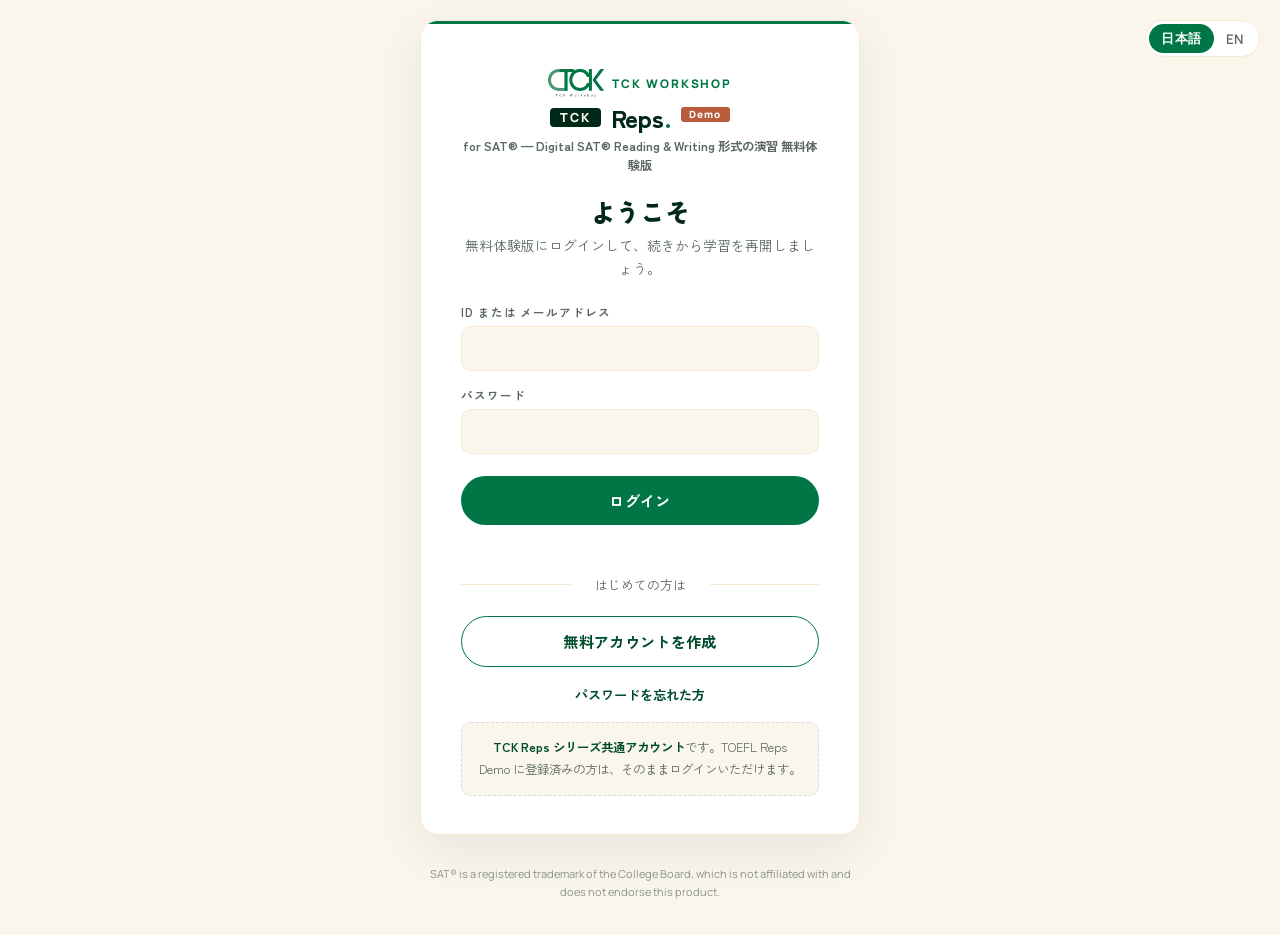
==== login.html @ 38c8e340 "Scaffold TCK Reps for SAT demo: engine, in-test tools, legal pages Co-Authored-By: Claude Fable 5 <n" ====
<!DOCTYPE html>
<html lang="ja">
<head>
<meta charset="UTF-8">
<meta name="viewport" content="width=device-width, initial-scale=1.0">
<link rel="icon" type="image/png" sizes="32x32" href="assets/favicon-32.png">
<link rel="icon" type="image/png" sizes="16x16" href="assets/favicon-16.png">
<link rel="shortcut icon" href="assets/favicon.ico">
<link rel="apple-touch-icon" sizes="180x180" href="assets/favicon-180.png">
<meta property="og:type" content="website">
<meta property="og:title" content="TCK Reps for SAT (Demo) — Sign in">
<meta property="og:description" content="無料体験版 — Digital SAT® Reading & Writing 形式の演習を1モジュールお試しいただけます。">
<meta property="og:image" content="https://apps.tckworkshop.co.jp/sat-reps-demo/assets/ogp-card.jpg">
<meta property="og:site_name" content="TCK Workshop · TCK Reps for SAT (Demo)">
<title>TCK Reps for SAT (Demo) — Sign in</title>
<link rel="stylesheet" href="css/common.css">
<style>
*{margin:0;padding:0;box-sizing:border-box}
body{font-family:var(--font-en),var(--font-jp);background:var(--cream);min-height:100vh;display:flex;flex-direction:column;align-items:center;justify-content:center;gap:16px;color:var(--ink-900);padding:20px;-webkit-font-smoothing:antialiased}

.lang-floater{position:fixed;top:20px;right:20px;z-index:10}

.card{background:var(--white);border:1px solid var(--paper);border-radius:18px;box-shadow:0 16px 48px rgba(0,40,23,.08);padding:48px 40px 38px;width:100%;max-width:440px;position:relative;overflow:hidden}
.card::before{content:'';position:absolute;top:0;left:0;right:0;height:3px;background:var(--green)}

.brand{display:flex;align-items:center;justify-content:center;gap:8px;margin-bottom:14px}
.brand-name{font-family:var(--font-en);font-size:.74em;font-weight:800;color:var(--green);letter-spacing:.16em;text-transform:uppercase}
.product-logo{display:flex;align-items:center;justify-content:center;gap:10px;margin:-6px 0 7px;user-select:none;position:relative}
.product-logo .pl-chip{font-family:var(--font-en);font-size:.78em;font-weight:900;letter-spacing:.14em;color:#fff;background:var(--green-deep);padding:4px 10px 3px;border-radius:4px;line-height:1}
.product-logo .pl-name{font-family:var(--font-jp,var(--font-en));font-size:1.55em;font-weight:800;color:var(--green-deep);letter-spacing:-0.015em;line-height:1}
.product-logo .pl-name .dot{color:var(--green);margin-left:2px}
.product-logo .pl-demo{font-family:var(--font-en);font-size:.62em;font-weight:800;letter-spacing:.12em;color:#fff;background:var(--terracotta);padding:3px 8px 2px;border-radius:3px;line-height:1;align-self:flex-start;margin-top:2px}
.product-tagline{font-family:var(--font-jp);font-size:.78em;font-weight:600;color:var(--ink-500);text-align:center;margin:0 0 22px;line-height:1.55}
.tm-disclaimer{max-width:480px}

h1{font-family:var(--font-en);font-size:1.55em;font-weight:800;color:var(--green-deep);letter-spacing:-0.015em;line-height:1.2;margin-bottom:6px;text-align:center}
h2{font-family:var(--font-en);font-size:1.35em;font-weight:800;color:var(--green-deep);letter-spacing:-0.015em;margin-bottom:6px}
.sub{font-size:.86em;color:var(--ink-500);margin-bottom:24px;text-align:center;line-height:1.6}
.view-sub{font-size:.84em;color:var(--ink-500);margin-bottom:18px;line-height:1.6}

.field{text-align:left;margin-bottom:16px}
.field label{display:block;font-family:var(--font-en);font-size:.72em;font-weight:700;color:var(--ink-500);margin-bottom:6px;letter-spacing:.08em;text-transform:uppercase}
.field input{width:100%;padding:11px 14px;border:1.5px solid var(--paper);border-radius:10px;font-size:.94em;font-family:inherit;color:var(--ink-900);background:var(--cream);transition:all .18s}
.field input:focus{outline:none;border-color:var(--green);background:var(--white);box-shadow:0 0 0 3px rgba(0,118,70,.10)}
.field .hint{font-size:.74em;color:var(--ink-500);margin-top:4px}

.btn{width:100%;padding:13px;border:none;border-radius:999px;font-size:.95em;font-weight:700;font-family:var(--font-en);cursor:pointer;transition:all .18s;letter-spacing:.02em}
.btn-primary{background:var(--green);color:var(--white);margin-top:6px}
.btn-primary:hover{background:var(--green-dark);transform:translateY(-1px);box-shadow:0 6px 18px rgba(0,118,70,.18)}
.btn-primary:disabled{background:#A8C9B8;cursor:not-allowed;transform:none;box-shadow:none}
.btn-outline{background:var(--white);color:var(--green-dark);border:1.5px solid var(--green);margin-top:8px}
.btn-outline:hover{background:var(--green);color:var(--white)}

.msg{font-size:.84em;margin-top:12px;min-height:1.2em}
.msg.error{color:var(--terracotta)}
.msg.success{color:var(--green-dark)}

.spinner{display:none;width:18px;height:18px;border:2.5px solid rgba(255,255,255,.3);border-top-color:var(--white);border-radius:50%;animation:spin .6s linear infinite;margin:0 auto}
@keyframes spin{to{transform:rotate(360deg)}}

.divider{display:flex;align-items:center;text-align:center;color:var(--ink-500);font-size:.8em;margin:22px 0 14px}
.divider::before,.divider::after{content:'';flex:1;height:1px;background:var(--paper)}
.divider span{padding:0 12px}

.links{margin-top:18px;font-size:.82em;text-align:center;color:var(--ink-500)}
.links a{color:var(--green-dark);font-weight:600;text-decoration:none}
.links a:hover{text-decoration:underline}

.back-link{display:inline-flex;align-items:center;gap:5px;background:transparent;border:none;font-family:var(--font-en);font-size:.82em;color:var(--green-dark);cursor:pointer;padding:6px 0 16px;font-weight:600}
.back-link:hover{color:var(--green-deep)}

.view{display:none}
.view.active{display:block}

.gate-notice{background:#fff4e0;border:1px solid var(--gold);border-radius:10px;padding:12px 14px;font-size:.84em;color:#7a5a1c;margin-bottom:16px;display:none}

.consent-row{display:flex;align-items:flex-start;gap:9px;margin:2px 0 12px;cursor:pointer;text-align:left}
.consent-row input[type="checkbox"]{margin-top:3px;width:16px;height:16px;accent-color:var(--green);flex-shrink:0;cursor:pointer}
.consent-row .consent-text{font-size:.8em;color:var(--ink-500);line-height:1.6}
.consent-row .consent-text a{color:var(--green-dark);font-weight:600}

.shared-account{margin-top:18px;padding:14px 16px;background:var(--cream);border:1px dashed var(--ink-200);border-radius:10px;font-size:.78em;color:var(--ink-500);line-height:1.65;text-align:center}
.shared-account strong{color:var(--green-dark);font-weight:700}
</style>
</head>
<body data-lang="jp">

<div class="lang-floater">
  <div class="tck-lang-toggle">
    <button type="button" data-lang-btn="jp" class="active">日本語</button>
    <button type="button" data-lang-btn="en">EN</button>
  </div>
</div>

<div class="card">
  <div class="brand">
    <img class="brand-logo" src="assets/tck-logo.png" alt="TCK Workshop">
    <span class="brand-name">TCK Workshop</span>
  </div>
  <div class="product-logo" aria-label="TCK Reps for SAT">
    <span class="pl-chip">TCK</span>
    <span class="pl-name">Reps<span class="dot">.</span></span>
    <span class="pl-demo">Demo</span>
  </div>
  <p class="product-tagline"><span class="jp">for SAT® — Digital SAT® Reading &amp; Writing 形式の演習 無料体験版</span><span class="en">for the SAT® — Digital SAT® Reading &amp; Writing practice, free trial</span></p>

  <div class="gate-notice" id="gateNotice">
    <span class="jp">先にログインまたはアカウント作成が必要です。</span>
    <span class="en">Please sign in or create an account first.</span>
  </div>

  <!-- ===== LOGIN VIEW ===== -->
  <div class="view active" id="viewLogin">
    <h1><span class="jp">ようこそ</span><span class="en">Welcome back</span></h1>
    <p class="sub"><span class="jp">無料体験版にログインして、続きから学習を再開しましょう。</span><span class="en">Sign in to your free trial and pick up where you left off.</span></p>
    <div class="field">
      <label><span class="jp">ID または メールアドレス</span><span class="en">ID or Email</span></label>
      <input type="text" id="loginEmail" autocomplete="username">
    </div>
    <div class="field">
      <label><span class="jp">パスワード</span><span class="en">Password</span></label>
      <input type="password" id="loginPass" autocomplete="current-password">
    </div>
    <button class="btn btn-primary" id="btnLogin" onclick="doLogin()">
      <span class="btn-text"><span class="jp">ログイン</span><span class="en">Sign in</span></span>
      <div class="spinner" id="spinLogin"></div>
    </button>
    <div class="msg error" id="errLogin"></div>

    <div class="divider"><span><span class="jp">はじめての方は</span><span class="en">New here?</span></span></div>
    <button class="btn btn-outline" onclick="showView('viewRegister')">
      <span class="jp">無料アカウントを作成</span><span class="en">Create a free account</span>
    </button>

    <div class="links">
      <a href="#" onclick="showView('viewRecover');return false;">
        <span class="jp">パスワードを忘れた方</span><span class="en">Forgot your password?</span>
      </a>
    </div>
  </div>

  <!-- ===== REGISTER VIEW ===== -->
  <div class="view" id="viewRegister">
    <button class="back-link" onclick="showView('viewLogin')">
      ← <span class="jp">ログインに戻る</span><span class="en">Back to sign in</span>
    </button>
    <h2><span class="jp">無料アカウントを作成</span><span class="en">Create your free account</span></h2>
    <p class="view-sub"><span class="jp">30秒で完了。クレジットカード不要。</span><span class="en">Takes 30 seconds. No credit card required.</span></p>
    <div class="field">
      <label><span class="jp">お名前</span><span class="en">Name</span></label>
      <input type="text" id="regName">
    </div>
    <div class="field">
      <label><span class="jp">メールアドレス</span><span class="en">Email</span></label>
      <input type="email" id="regEmail" autocomplete="email">
      <div class="hint"><span class="jp">パスワード再発行時に使用します</span><span class="en">Used for password recovery</span></div>
    </div>
    <div class="field">
      <label><span class="jp">パスワード</span><span class="en">Password</span></label>
      <input type="password" id="regPass" autocomplete="new-password">
      <div class="hint"><span class="jp">4文字以上</span><span class="en">At least 4 characters</span></div>
    </div>
    <label class="consent-row" for="regConsent">
      <input type="checkbox" id="regConsent">
      <span class="consent-text">
        <span class="jp"><a href="terms.html" target="_blank" rel="noopener">利用規約</a>と<a href="privacy.html" target="_blank" rel="noopener">プライバシーポリシー</a>に同意します</span>
        <span class="en">I agree to the <a href="terms.html" target="_blank" rel="noopener">Terms of Service</a> and <a href="privacy.html" target="_blank" rel="noopener">Privacy Policy</a></span>
      </span>
    </label>
    <button class="btn btn-primary" id="btnRegister" onclick="doRegister()">
      <span class="btn-text"><span class="jp">登録して体験スタート</span><span class="en">Register and start</span></span>
      <div class="spinner" id="spinReg"></div>
    </button>
    <div class="msg error" id="errReg"></div>
    <div class="msg success" id="succReg"></div>
  </div>

  <!-- ===== RECOVER VIEW ===== -->
  <div class="view" id="viewRecover">
    <button class="back-link" onclick="showView('viewLogin')">
      ← <span class="jp">ログインに戻る</span><span class="en">Back to sign in</span>
    </button>
    <h2><span class="jp">パスワードの再発行</span><span class="en">Recover your password</span></h2>
    <p class="view-sub"><span class="jp">登録メールアドレスに仮パスワードを送信します。</span><span class="en">We'll email a temporary password to your registered address.</span></p>
    <div class="field">
      <label><span class="jp">メールアドレス</span><span class="en">Email</span></label>
      <input type="email" id="recoverEmail" autocomplete="email">
    </div>
    <button class="btn btn-primary" id="btnRecover" onclick="doRecover()">
      <span class="btn-text"><span class="jp">送信する</span><span class="en">Send</span></span>
      <div class="spinner" id="spinRecover"></div>
    </button>
    <div class="msg error" id="errRecover"></div>
    <div class="msg success" id="succRecover"></div>
  </div>

  <div class="shared-account">
    <span class="jp"><strong>TCK Reps シリーズ共通アカウント</strong>です。TOEFL Reps Demo に登録済みの方は、そのままログインいただけます。</span>
    <span class="en"><strong>Shared across TCK Reps series.</strong> If you already have a TOEFL Reps Demo account, sign in with the same credentials.</span>
  </div>
</div>

<script src="js/auth.js"></script>
<script src="js/api.js"></script>
<script>
(function(){
  var stored = localStorage.getItem('tck_lang') || 'jp';
  setLang(stored);
  document.querySelectorAll('[data-lang-btn]').forEach(function(b){
    b.addEventListener('click', function(){ setLang(b.getAttribute('data-lang-btn')); });
  });
  function setLang(l){
    document.body.setAttribute('data-lang', l);
    document.documentElement.setAttribute('lang', l === 'jp' ? 'ja' : 'en');
    localStorage.setItem('tck_lang', l);
    document.querySelectorAll('[data-lang-btn]').forEach(function(b){
      b.classList.toggle('active', b.getAttribute('data-lang-btn') === l);
    });
  }
})();

if (location.search.indexOf('gate=denied') !== -1) {
  document.getElementById('gateNotice').style.display = 'block';
}

function showView(id) {
  document.querySelectorAll('.view').forEach(function(v){ v.classList.remove('active'); });
  document.getElementById(id).classList.add('active');
  document.querySelectorAll('.msg').forEach(function(m){ m.textContent = ''; });
}

function setLoading(btnId, spinId, on) {
  var b = document.getElementById(btnId);
  var s = document.getElementById(spinId);
  var t = b.querySelector('.btn-text');
  b.disabled = on;
  t.style.display = on ? 'none' : '';
  s.style.display = on ? 'inline-block' : 'none';
}

function tMsg(jp, en) {
  return (localStorage.getItem('tck_lang') || 'jp') === 'en' ? en : jp;
}

function saveAndGo(res, pass) {
  Auth.setUser({ userId: res.userId, userName: res.userName, email: res.email || '' });
  if (pass) sessionStorage.setItem('kickstart_pass', pass);
  var ret = new URLSearchParams(location.search).get('return') || 'menu.html';
  if (!/^[\w\-./?=&%]+$/.test(ret) || ret.indexOf('://') !== -1) ret = 'menu.html';
  location.href = ret;
}

function doLogin() {
  var email = document.getElementById('loginEmail').value.trim();
  var pass  = document.getElementById('loginPass').value.trim();
  var err   = document.getElementById('errLogin');
  err.textContent = '';
  if (!email || !pass) {
    err.textContent = tMsg('メールアドレスとパスワードを入力してください。', 'Please enter your email and password.');
    return;
  }
  setLoading('btnLogin', 'spinLogin', true);
  Api.login(email, pass).then(function(r){
    if (r.success) { saveAndGo(r, pass); return; }
    var map = {
      invalid_credentials: tMsg('メールアドレスまたはパスワードが正しくありません。', 'Wrong email or password.'),
      temp_password_expired: tMsg('仮パスワードの有効期限が切れています。再度発行してください。', 'Temporary password expired. Please request a new one.'),
      no_sheet: tMsg('サーバーエラー。少し時間をおいて再度お試しください。', 'Server error. Please try again shortly.')
    };
    err.textContent = map[r.error] || tMsg('ログインに失敗しました。', 'Login failed.');
    setLoading('btnLogin', 'spinLogin', false);
  }).catch(function(){
    err.textContent = tMsg('通信エラーが発生しました。', 'A network error occurred.');
    setLoading('btnLogin', 'spinLogin', false);
  });
}

function doRegister() {
  var name  = document.getElementById('regName').value.trim();
  var email = document.getElementById('regEmail').value.trim();
  var pass  = document.getElementById('regPass').value.trim();
  var err   = document.getElementById('errReg');
  var succ  = document.getElementById('succReg');
  err.textContent = ''; succ.textContent = '';
  if (!name || !email || !pass) {
    err.textContent = tMsg('すべての項目を入力してください。', 'Please fill in every field.');
    return;
  }
  if (pass.length < 4) {
    err.textContent = tMsg('パスワードは4文字以上にしてください。', 'Password must be at least 4 characters.');
    return;
  }
  if (!document.getElementById('regConsent').checked) {
    err.textContent = tMsg('利用規約とプライバシーポリシーへの同意が必要です。', 'Please agree to the Terms of Service and Privacy Policy.');
    return;
  }
  setLoading('btnRegister', 'spinReg', true);
  Api.signup('', pass, name, email).then(function(r){
    if (r.success) { saveAndGo(r, pass); return; }
    var map = {
      duplicate_email: tMsg('このメールアドレスはすでに登録されています。', 'This email is already registered.'),
      invalid_email: tMsg('メールアドレスの形式が正しくありません。', 'Email format looks wrong.'),
      pass_too_short: tMsg('パスワードは4文字以上にしてください。', 'Password must be at least 4 characters.'),
      missing_params: tMsg('すべての項目を入力してください。', 'Please fill in every field.')
    };
    err.textContent = map[r.error] || tMsg('登録に失敗しました。', 'Registration failed.');
    setLoading('btnRegister', 'spinReg', false);
  }).catch(function(){
    err.textContent = tMsg('通信エラーが発生しました。', 'A network error occurred.');
    setLoading('btnRegister', 'spinReg', false);
  });
}

function doRecover() {
  var email = document.getElementById('recoverEmail').value.trim();
  var err   = document.getElementById('errRecover');
  var succ  = document.getElementById('succRecover');
  err.textContent = ''; succ.textContent = '';
  if (!email) {
    err.textContent = tMsg('メールアドレスを入力してください。', 'Please enter your email.');
    return;
  }
  setLoading('btnRecover', 'spinRecover', true);
  Api.recover(email).then(function(r){
    if (r.success) {
      succ.textContent = tMsg('仮パスワードを送信しました。メールをご確認ください（24時間以内に変更してください）。', 'Temporary password sent. Check your inbox (change it within 24h).');
      setLoading('btnRecover', 'spinRecover', false);
      return;
    }
    var map = {
      not_found: tMsg('このメールアドレスは登録されていません。', 'No account found for that email.'),
      mail_failed: tMsg('メール送信に失敗しました。サポートまでご連絡ください。', 'Email send failed. Please contact support.')
    };
    err.textContent = map[r.error] || tMsg('送信に失敗しました。', 'Send failed.');
    setLoading('btnRecover', 'spinRecover', false);
  }).catch(function(){
    err.textContent = tMsg('通信エラーが発生しました。', 'A network error occurred.');
    setLoading('btnRecover', 'spinRecover', false);
  });
}

['loginPass','regPass','recoverEmail'].forEach(function(id){
  var el = document.getElementById(id);
  if (!el) return;
  el.addEventListener('keydown', function(e){
    if (e.key !== 'Enter') return;
    if (id === 'loginPass') doLogin();
    else if (id === 'regPass') doRegister();
    else doRecover();
  });
});
</script>

<p class="tm-disclaimer" style="margin:0;padding:14px 20px;font-size:11px;line-height:1.65;color:#8a948f;text-align:center">SAT® is a registered trademark of the College Board, which is not affiliated with and does not endorse this product.</p>
</body>
</html>
---- css/common.css ----
/* TCK Workshop — Shared Design Tokens
   Page-local <style> blocks still win via specificity; this file
   provides a baseline so newly styled pages can drop color hacks. */

@import url('https://fonts.googleapis.com/css2?family=Manrope:wght@400;500;600;700;800&family=Zen+Kaku+Gothic+New:wght@400;500;700;900&family=Noto+Sans+JP:wght@400;500;700&display=swap');

:root {
  --green: #007646;
  --green-dark: #004D2E;
  --green-deep: #002817;
  --gold: #C9A961;
  --sky: #4A90B8;
  --terracotta: #B85C3C;
  --paper: #F5E9D3;
  --cream: #FBF6EC;
  --ink-900: #0F1511;
  --ink-500: #5A6861;
  --ink-200: #D6DAD7;
  --white: #FFFFFF;
  --radius: 14px;
  --font-jp: "Zen Kaku Gothic New", "Noto Sans JP", system-ui, sans-serif;
  --font-en: "Manrope", system-ui, -apple-system, sans-serif;
}

*, *::before, *::after { box-sizing: border-box; }

/* i18n primitives — pages opt-in by adding data-lang to <body> and using .jp/.en spans */
body[data-lang="jp"] .en { display: none; }
body[data-lang="en"] .jp { display: none; }
.jp { font-family: var(--font-jp); }
.en { font-family: var(--font-en); letter-spacing: -0.005em; }

/* Reusable language toggle pill */
.tck-lang-toggle {
  display: inline-flex;
  background: var(--white);
  border: 1px solid var(--paper);
  border-radius: 999px;
  padding: 3px;
  font-family: var(--font-en);
  font-size: .72em;
  font-weight: 600;
}
.tck-lang-toggle button {
  border: none; background: transparent;
  padding: 5px 12px; border-radius: 999px;
  cursor: pointer; color: var(--ink-500);
  font-family: inherit; font-weight: inherit;
  letter-spacing: .04em;
}
.tck-lang-toggle button.active { background: var(--green); color: var(--white); }

/* ============================================================
   Suppress HubSpot marketing pop-ups (newsletter / CTA) on this app
   while keeping embedded forms (.hs-form-frame) working.
   Long-term fix: exclude this domain in HubSpot > Marketing > Pop-up.
   ============================================================ */
#leadinModal-div,
.leadinModal,
.leadinModal-v3,
.leadinModal-v3-theme-default,
[id^="hs-interactives-modal"],
[id^="leadin-"][data-hs-cta-type="popup"],
iframe[title*="popup"],
iframe[id^="hs-web-interactives-"]:not([id*="form"]) {
  display: none !important;
}

/* TCK brand mark image — replaces the legacy dot+text combo */
.brand-logo{height:28px;width:auto;display:inline-block;vertical-align:middle;flex-shrink:0}
.brand-logo--lg{height:48px}
.brand-logo--xs{height:22px}
.brand-logo--xl{height:72px}

/* ============================================================
   Mobile / iPad responsiveness — added 2026-05
   Practice pages were originally authored with desktop-first
   flex/grid layouts and have their own inline <style> blocks
   (which override common.css on equal specificity). The
   `!important` flags here are deliberate: they let media
   queries beat per-page styles for layout-only properties so
   we don't have to edit ~120 practice files individually.
   Touch only layout (flex-direction, padding, wrap, dimensions)
   — never color/font.
   ============================================================ */

/* Split-pane Reading layouts (RDL, Academic Passage) — stack panels on phones */
@media (max-width: 768px) {
  .split-main { flex-direction: column !important; overflow: auto !important; }
  .passage-panel { border-right: none !important; border-bottom: 1px solid var(--paper); max-height: 50vh !important; flex: 0 0 auto !important; }
  .question-panel { flex: 1 1 auto !important; }
}

/* Top-nav (timer + review + user pill) — wrap on phones to prevent overflow */
@media (max-width: 600px) {
  .top-nav { flex-wrap: wrap !important; padding: 8px 12px !important; gap: 8px !important; row-gap: 6px !important; }
  .top-nav-left, .top-nav-right { gap: 8px !important; flex-wrap: wrap !important; }
}

/* CTW input cells scale down on very narrow phones to avoid horizontal scroll */
@media (max-width: 480px) {
  .bx { width: 1.25em !important; height: 1.7em !important; }
  .passage { font-size: .9em !important; line-height: 2 !important; }
}

/* Start cards / instruction cards — shrink padding on narrow phones */
@media (max-width: 480px) {
  .start-card, .instruction-card { padding: 28px 20px !important; }
}

/* Print styles — keep the logo and clean up chrome on printed reports */
@media print{
  .brand-logo{height:36px!important;-webkit-print-color-adjust:exact;print-color-adjust:exact}
  .btn-logout,.btn-start,.btn-next,.user-pill,.tck-lang-toggle,
  .modal-overlay,.section-footer{display:none!important}
  body{background:#fff!important;color:#000!important}
  a{color:#000!important;text-decoration:none}
}
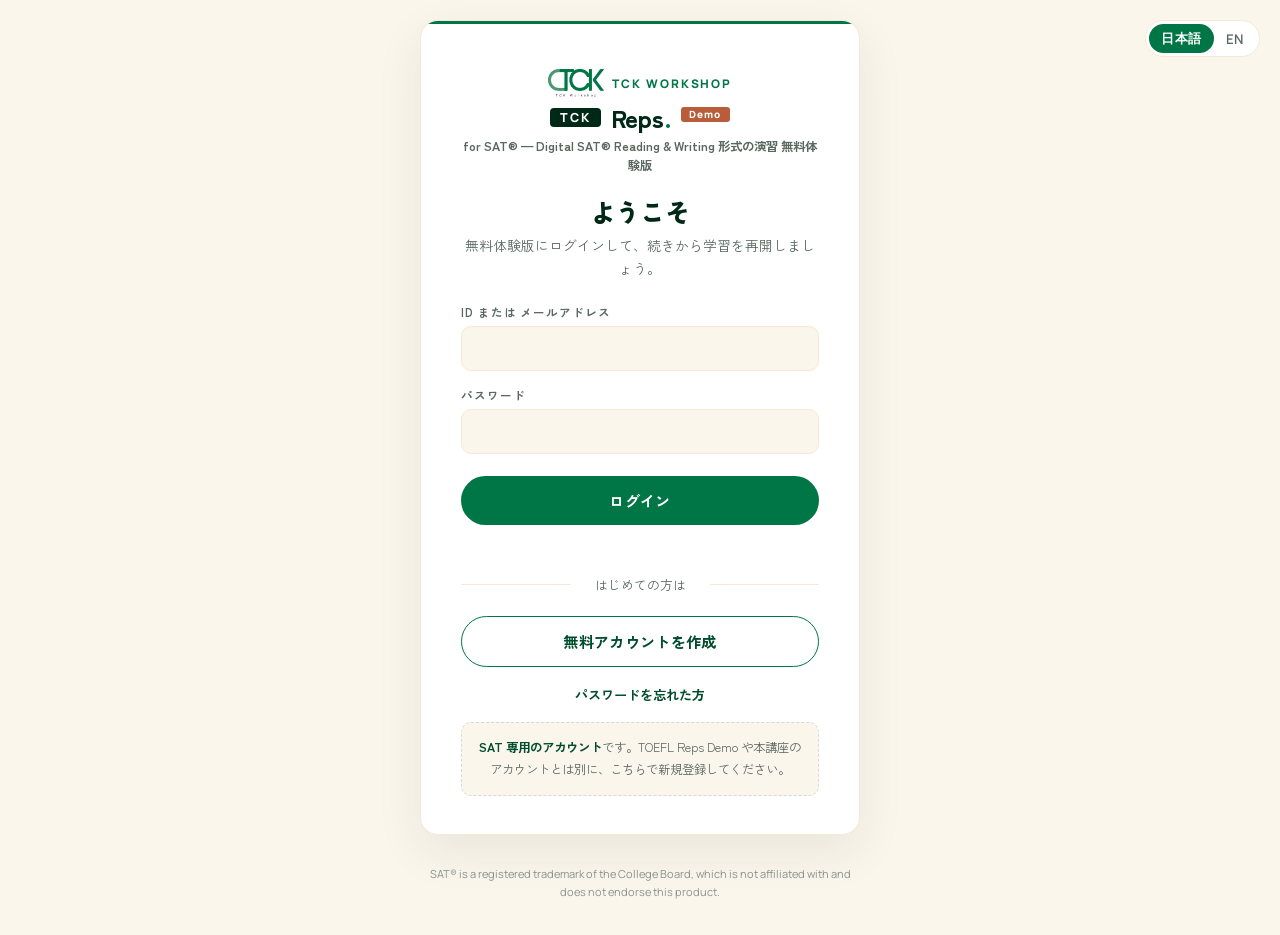
==== commit 719938a6: "Fix critical screen-stacking bug; separate SAT auth from TOEFL pool - style.css: [hidden]{display:no" ====
--- a/login.html
+++ b/login.html
@@ -195,8 +195,8 @@
   </div>
 
   <div class="shared-account">
-    <span class="jp"><strong>TCK Reps シリーズ共通アカウント</strong>です。TOEFL Reps Demo に登録済みの方は、そのままログインいただけます。</span>
-    <span class="en"><strong>Shared across TCK Reps series.</strong> If you already have a TOEFL Reps Demo account, sign in with the same credentials.</span>
+    <span class="jp"><strong>SAT 専用のアカウント</strong>です。TOEFL Reps Demo や本講座のアカウントとは別に、こちらで新規登録してください。</span>
+    <span class="en"><strong>This account is SAT-only.</strong> It's separate from the TOEFL Reps demo and the paid course — please create a new account here.</span>
   </div>
 </div>
 
@@ -244,7 +244,7 @@
 
 function saveAndGo(res, pass) {
   Auth.setUser({ userId: res.userId, userName: res.userName, email: res.email || '' });
-  if (pass) sessionStorage.setItem('kickstart_pass', pass);
+  if (pass) sessionStorage.setItem('tck_sat_pass', pass);
   var ret = new URLSearchParams(location.search).get('return') || 'menu.html';
   if (!/^[\w\-./?=&%]+$/.test(ret) || ret.indexOf('://') !== -1) ret = 'menu.html';
   location.href = ret;
